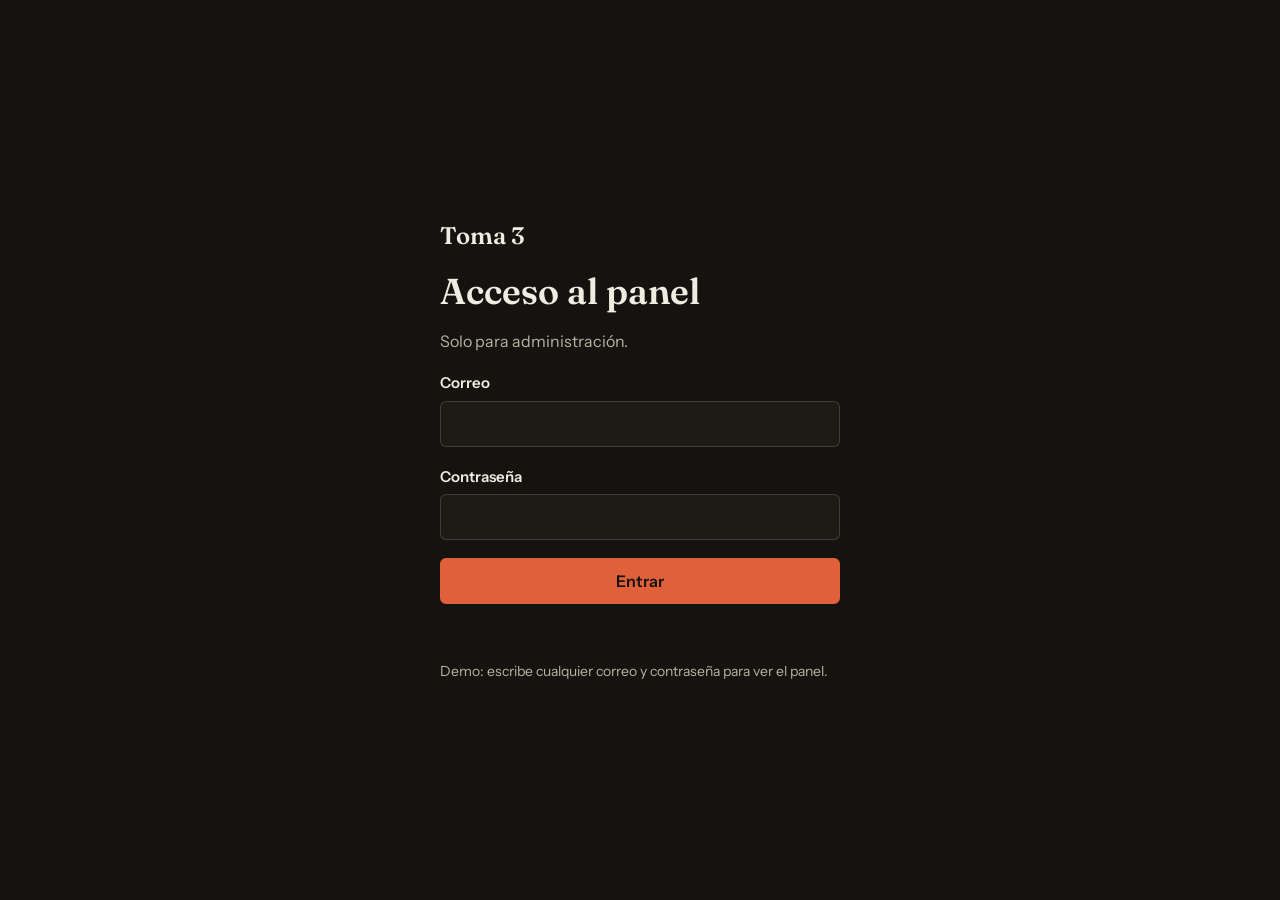
==== admin.html @ 2a07c467 "prototipo oferta toma3" ====
<!doctype html>
<html lang="es">
<head>
  <meta charset="utf-8">
  <meta name="viewport" content="width=device-width, initial-scale=1">
  <title>Panel · Toma 3</title>
  <meta name="robots" content="noindex,nofollow">
  <link rel="preconnect" href="https://fonts.googleapis.com">
  <link rel="preconnect" href="https://fonts.gstatic.com" crossorigin>
  <link href="https://fonts.googleapis.com/css2?family=Fraunces:opsz,wght@9..144,600&family=Instrument+Sans:wght@400;500;600&display=swap" rel="stylesheet">
  <link rel="stylesheet" href="admin.css">
</head>
<body>

  <!-- ===== LOGIN (maqueta: en la versión real lo valida el servidor) ===== -->
  <section class="login" id="login">
    <form class="login__card" id="login-form" novalidate>
      <p class="brand">Toma 3</p>
      <h1>Acceso al panel</h1>
      <p class="muted">Solo para administración.</p>
      <div class="field">
        <label for="l-email">Correo</label>
        <input id="l-email" type="email" autocomplete="username" required>
      </div>
      <div class="field">
        <label for="l-pass">Contraseña</label>
        <input id="l-pass" type="password" autocomplete="current-password" required>
      </div>
      <button class="btn btn--block" type="submit">Entrar</button>
      <p class="form-msg" id="login-msg" role="alert"></p>
      <p class="hint">Demo: escribe cualquier correo y contraseña para ver el panel.</p>
    </form>
  </section>

  <!-- ===== PANEL ===== -->
  <div class="app" id="app" hidden>

    <aside class="side">
      
        <a href="index.html" class="brand">Toma 3 <span>panel</span></a>
      
      <nav class="side__nav" aria-label="Secciones del panel">
        <button data-view="resumen" class="is-active">Resumen</button>
        <button data-view="eventos">Eventos</button>
        <button data-view="carta">Carta</button>
        <button data-view="horarios">Horarios</button>
        <button data-view="contenido">Contenido</button>
        <button data-view="seo">SEO</button>
        <button data-view="medios">Imágenes y marca</button>
        <button data-view="apariencia">Apariencia</button>
        <button data-view="usuarios">Usuarios</button>
      </nav>
      <div class="side__foot">
        <a href="index.html">Ver la web</a>
        <button id="logout" type="button">Cerrar sesión</button>
      </div>
    </aside>

    <main class="main">
      <header class="top">
        <h1 id="view-title">Resumen</h1>
        <span class="badge badge--demo">Datos de ejemplo</span>
      </header>

      <!-- RESUMEN -->
      <section class="view is-active" id="v-resumen">
        <div class="stats">
          <article class="panel stat"><p class="stat__n">3</p><p>Eventos publicados</p></article>
          <article class="panel stat"><p class="stat__n">2</p><p>Clubs de lectura activos</p></article>
          <article class="panel stat"><p class="stat__n">14</p><p>Inscripciones nuevas</p></article>
          <article class="panel stat"><p class="stat__n">Hoy</p><p>Última edición</p></article>
        </div>
        <div class="panel">
          <h2>Qué puedes hacer desde aquí</h2>
          <ul class="list">
            <li><strong>Eventos:</strong> crear, editar y despublicar la agenda.</li>
            <li><strong>Carta y horarios:</strong> precios, disponibilidad, horario semanal y cierres.</li>
            <li><strong>Contenido:</strong> los textos de cada sección de la web.</li>
            <li><strong>SEO, imágenes y marca:</strong> títulos, descripciones, favicon, logo y fotos.</li>
            <li><strong>Apariencia:</strong> colores y tipografías de toda la web.</li>
          </ul>
        </div>
      </section>

      <!-- EVENTOS -->
      <section class="view" id="v-eventos">
        <div class="bar">
          <p class="muted">Lo que publiques aparece en la agenda de la web.</p>
          <button class="btn" type="button" id="toggle-event-form">Nuevo evento</button>
        </div>

        <form class="panel form-grid" id="event-form" data-save hidden>
          <h2>Nuevo evento</h2>
          <div class="field"><label for="e-title">Título</label><input id="e-title" required></div>
          <div class="field">
            <label for="e-type">Tipo</label>
            <select id="e-type">
              <option>Presentación de libro</option><option>Concierto</option><option>Proyección</option><option>Club de lectura</option>
            </select>
          </div>
          <div class="field"><label for="e-date">Fecha</label><input id="e-date" type="date" required></div>
          <div class="field"><label for="e-time">Hora</label><input id="e-time" type="time"></div>
          <div class="field field--full"><label for="e-desc">Descripción</label><textarea id="e-desc" rows="3"></textarea></div>
          <div class="field field--full">
            <label for="e-img">Imagen del evento</label>
            <input id="e-img" class="file" type="file" accept="image/*">
          </div>
          <label class="switch field--full"><input type="checkbox" id="e-pub" checked><span></span>Publicar al guardar</label>
          <div class="actions field--full">
            <button class="btn" type="submit">Guardar evento</button>
            <button class="btn btn--ghost" type="button" id="cancel-event">Cancelar</button>
          </div>
        </form>

        <div class="panel table-wrap">
          <table>
            <thead><tr><th>Título</th><th>Tipo</th><th>Fecha</th><th>Estado</th><th><span class="sr">Acciones</span></th></tr></thead>
            <tbody id="events-body">
              <tr><td>Presentación editorial asturiana</td><td>Presentación de libro</td><td>28/11/2026</td><td><span class="badge badge--ok">Publicado</span></td><td><button class="link del" type="button">Eliminar</button></td></tr>
              <tr><td>Concierto de jueves</td><td>Concierto</td><td>03/12/2026</td><td><span class="badge badge--ok">Publicado</span></td><td><button class="link del" type="button">Eliminar</button></td></tr>
              <tr><td>Ciclo de cine</td><td>Proyección</td><td>10/12/2026</td><td><span class="badge">Borrador</span></td><td><button class="link del" type="button">Eliminar</button></td></tr>
            </tbody>
          </table>
        </div>
      </section>

      <!-- CARTA -->
      <section class="view" id="v-carta">
        <div class="bar"><p class="muted">Categorías, platos y precios. Desmarca “Disponible” para ocultar un producto sin borrarlo.</p></div>

        <div class="panel">
          <h2>Bebidas</h2>
          <ul class="items" id="items-bebidas">
            <li><input aria-label="Nombre" value="Café"><input aria-label="Precio" class="price" value="1,60 €"><label class="switch"><input type="checkbox" checked><span></span>Disponible</label></li>
            <li><input aria-label="Nombre" value="Caña"><input aria-label="Precio" class="price" value="2,20 €"><label class="switch"><input type="checkbox" checked><span></span>Disponible</label></li>
            <li><input aria-label="Nombre" value="Sidra"><input aria-label="Precio" class="price" value="2,50 €"><label class="switch"><input type="checkbox"><span></span>Disponible</label></li>
          </ul>
          <button class="btn btn--ghost" type="button" data-add-item="items-bebidas">Añadir producto</button>
        </div>

        <div class="panel">
          <h2>Para picar</h2>
          <ul class="items" id="items-picar">
            <li><input aria-label="Nombre" value="Tabla de quesos"><input aria-label="Precio" class="price" value="9,00 €"><label class="switch"><input type="checkbox" checked><span></span>Disponible</label></li>
          </ul>
          <button class="btn btn--ghost" type="button" data-add-item="items-picar">Añadir producto</button>
        </div>

        <div class="actions"><button class="btn" type="button" data-save-btn>Guardar carta</button><button class="btn btn--ghost" type="button" data-toast="Categoría añadida (demo)">Nueva categoría</button></div>
      </section>

      <!-- HORARIOS -->
      <section class="view" id="v-horarios">
        <form class="panel" data-save>
          <h2>Horario semanal</h2>
          <ul class="hours" id="hours"></ul>
          <div class="actions"><button class="btn" type="submit">Guardar horario</button></div>
        </form>

        <form class="panel form-grid" data-save>
          <h2>Cierres y días especiales</h2>
          <div class="field"><label for="c-date">Fecha</label><input id="c-date" type="date"></div>
          <div class="field"><label for="c-note">Aviso (aparece en la web)</label><input id="c-note" placeholder="Cerrado por evento privado"></div>
          <div class="actions field--full"><button class="btn btn--ghost" type="submit">Añadir cierre</button></div>
        </form>
      </section>

      <!-- CONTENIDO -->
      <section class="view" id="v-contenido">
        <div class="bar"><p class="muted">Un bloque por sección de la web. Edita el texto y guarda.</p></div>

        <form class="panel form-grid" data-save>
          <h2>Portada</h2>
          <div class="field field--full"><label>Etiqueta superior</label><input value="Gijón / Xixón"></div>
          <div class="field field--full"><label>Título</label><input value="Libros, música y cine en Xixón."></div>
          <div class="field field--full"><label>Texto de apoyo</label><textarea rows="3">Toma 3 es un espacio donde la cultura y el ocio comparten sitio: presentaciones, conciertos, proyecciones y clubs de lectura.</textarea></div>
          <div class="field"><label>Botón principal</label><input value="Apúntate a un club"></div>
          <div class="field"><label>Botón secundario</label><input value="Ver agenda"></div>
          <div class="actions field--full"><button class="btn" type="submit">Guardar portada</button></div>
        </form>

        <form class="panel form-grid" data-save>
          <h2>Agenda</h2>
          <div class="field field--full"><label>Título de la sección</label><input value="Lo que pasa en Toma 3"></div>
          <div class="field field--full"><label>Mostrar</label>
            <select><option>Próximos eventos (automático desde “Eventos”)</option><option>Solo tipos de actividad (texto fijo)</option></select>
          </div>
          <div class="actions field--full"><button class="btn" type="submit">Guardar agenda</button></div>
        </form>

        <form class="panel form-grid" data-save>
          <h2>Clubs de lectura</h2>
          <div class="field field--full"><label>Título de la sección</label><input value="Lee con otras personas"></div>
          <div class="field"><label>Libro 1</label><input value="Temporada de huracanes"></div>
          <div class="field"><label>Autor/a</label><input value="Fernanda Melchor"></div>
          <div class="field"><label>Libro 2</label><input value="Ustedes brillan en lo oscuro"></div>
          <div class="field"><label>Autor/a</label><input value="Liliana Colanzi"></div>
          <div class="field field--full"><label>Correo que recibe las inscripciones</label><input type="email" value="toma3.xixon@gmail.com"></div>
          <div class="actions field--full"><button class="btn" type="submit">Guardar clubs</button></div>
        </form>

        <form class="panel form-grid" data-save>
          <h2>Contacto y pie</h2>
          <div class="field"><label>Correo</label><input type="email" value="toma3.xixon@gmail.com"></div>
          <div class="field"><label>Instagram</label><input value="@toma3_xixon"></div>
          <div class="field field--full"><label>Dirección (opcional)</label><input></div>
          <div class="field field--full"><label>Teléfono (opcional)</label><input type="tel"></div>
          <div class="actions field--full"><button class="btn" type="submit">Guardar contacto</button></div>
        </form>
      </section>

      <!-- SEO -->
      <section class="view" id="v-seo">
        <form class="panel form-grid" data-save>
          <h2>Posicionamiento (SEO)</h2>
          <div class="field field--full">
            <label for="seo-title">Título de la página <span class="count" id="c-title"></span></label>
            <input id="seo-title" value="Toma 3 · Cultura y ocio en Gijón">
          </div>
          <div class="field field--full">
            <label for="seo-desc">Meta descripción <span class="count" id="c-desc"></span></label>
            <textarea id="seo-desc" rows="3">Presentaciones de libros, conciertos, proyecciones y clubs de lectura en Gijón/Xixón.</textarea>
          </div>
          <div class="field"><label for="seo-slug">URL de la página</label><input id="seo-slug" value="/"></div>
          <div class="field"><label for="seo-kw">Palabras clave (opcional)</label><input id="seo-kw" placeholder="bar cultural Gijón, club de lectura Gijón"></div>
          <div class="field field--full"><label for="seo-og">Imagen al compartir (Open Graph)</label><input id="seo-og" class="file" type="file" accept="image/*"></div>
          <label class="switch field--full"><input type="checkbox" id="seo-index" checked><span></span>Permitir que Google indexe la web</label>

          <div class="field--full">
            <p class="label">Así se vería en Google</p>
            <div class="serp" aria-live="polite">
              <p class="serp__url" id="p-url">toma3.es</p>
              <p class="serp__title" id="p-title"></p>
              <p class="serp__desc" id="p-desc"></p>
            </div>
          </div>
          <div class="actions field--full"><button class="btn" type="submit">Guardar SEO</button></div>
        </form>
      </section>

      <!-- IMÁGENES Y MARCA -->
      <section class="view" id="v-medios">
        <form class="panel form-grid" data-save>
          <h2>Marca</h2>
          <div class="field">
            <label for="m-fav">Favicon (PNG o SVG, cuadrado)</label>
            <input id="m-fav" class="file" type="file" accept="image/png,image/svg+xml,image/x-icon" data-preview="prev-fav">
            <img id="prev-fav" class="prev prev--sm" alt="" hidden>
          </div>
          <div class="field">
            <label for="m-logo">Logo</label>
            <input id="m-logo" class="file" type="file" accept="image/*" data-preview="prev-logo">
            <img id="prev-logo" class="prev prev--sm" alt="" hidden>
          </div>
          <div class="field field--full">
            <label for="m-hero">Foto de portada</label>
            <input id="m-hero" class="file" type="file" accept="image/*" data-preview="prev-hero">
            <img id="prev-hero" class="prev" alt="" hidden>
          </div>
          <div class="field field--full"><label for="m-alt">Texto alternativo de la portada (accesibilidad y SEO)</label><input id="m-alt" placeholder="Describe lo que se ve en la foto"></div>
          <div class="actions field--full"><button class="btn" type="submit">Guardar marca</button></div>
        </form>

        <div class="panel">
          <h2>Galería</h2>
          <p class="muted">Sube las fotos del local y de los eventos. Cada una lleva su texto alternativo.</p>
          <div class="gallery" id="gallery">
            <label class="drop">+ Añadir imagen<input class="file" id="g-add" type="file" accept="image/*" multiple hidden></label>
          </div>
        </div>
      </section>

      <!-- APARIENCIA -->
      <section class="view" id="v-apariencia">
        <form class="panel form-grid" data-save>
          <h2>Colores y tipografía</h2>
          <div class="field"><label for="a-bg">Fondo oscuro</label><input id="a-bg" type="color" value="#14130f"></div>
          <div class="field"><label for="a-paper">Fondo claro</label><input id="a-paper" type="color" value="#f1ece2"></div>
          <div class="field"><label for="a-accent">Color de acento</label><input id="a-accent" type="color" value="#e0603a"></div>
          <div class="field">
            <label for="a-font">Tipografía de títulos</label>
            <select id="a-font">
              <option value="Fraunces, Georgia, serif">Fraunces</option>
              <option value="Georgia, serif">Georgia</option>
              <option value="system-ui, sans-serif">Sistema (sans-serif)</option>
            </select>
          </div>
          <div class="field--full">
            <p class="label">Vista previa</p>
            <div class="swatch" id="swatch">
              <div class="swatch__dark" id="sw-dark"><p id="sw-title">Libros, música y cine</p><span class="swatch__btn" id="sw-btn">Apúntate</span></div>
              <div class="swatch__light" id="sw-light"><p>Lo que pasa en Toma 3</p></div>
            </div>
          </div>
          <div class="actions field--full"><button class="btn" type="submit">Guardar apariencia</button></div>
        </form>
      </section>

      <!-- USUARIOS -->
      <section class="view" id="v-usuarios">
        <div class="panel table-wrap">
          <h2>Quién puede entrar</h2>
          <table>
            <thead><tr><th>Correo</th><th>Rol</th><th>Último acceso</th></tr></thead>
            <tbody>
              <tr><td>toma3.xixon@gmail.com</td><td><span class="badge badge--ok">Administrador</span></td><td>Hoy</td></tr>
            </tbody>
          </table>
        </div>
        <div class="panel">
          <h2>Seguridad</h2>
          <label class="switch"><input type="checkbox" checked><span></span>Verificación en dos pasos</label>
          <label class="switch"><input type="checkbox" checked><span></span>Bloquear tras 5 intentos fallidos</label>
          <p class="muted">En la versión real, el acceso lo comprueba el servidor en cada petición. Esta maqueta solo muestra cómo se vería.</p>
        </div>
      </section>

    </main>
  </div>

  <div class="toast" id="toast" role="status" aria-live="polite"></div>
  <script src="admin.js"></script>
</body>
</html>
---- admin.css ----
/* ==========================================================
   Panel de administración · mobile-first
   Mismos tokens que style.css de la web
   ========================================================== */

:root {
  --bg: #14130f;
  --bg-2: #1d1b16;
  --paper: #f1ece2;
  --panel: #fbf9f4;
  --ink: #14130f;
  --ink-soft: #4a463d;
  --text: #f1ece2;
  --muted: #b9b2a3;
  --accent: #e0603a;
  --ok: #2f7d4f;
  --line: rgba(241, 236, 226, 0.16);
  --line-ink: rgba(20, 19, 15, 0.16);
  --font-display: "Fraunces", Georgia, serif;
  --font-body:
    "Instrument Sans", system-ui, -apple-system, "Segoe UI", sans-serif;
  --radius: 6px;
  --side-w: 260px;
}

*,
*::before,
*::after {
  box-sizing: border-box;
}
[hidden] {
  display: none !important;
}

body {
  margin: 0;
  background: var(--paper);
  color: var(--ink);
  font-family: var(--font-body);
  font-size: 1rem;
  line-height: 1.55;
  -webkit-font-smoothing: antialiased;
}
h1,
h2 {
  font-family: var(--font-display);
  font-weight: 600;
  line-height: 1.1;
  margin: 0;
}
h1 {
  font-size: clamp(1.6rem, 5vw, 2.25rem);
}
h2 {
  font-size: 1.375rem;
  margin-bottom: 1rem;
}
p {
  margin: 0;
}
a {
  color: inherit;
}
:focus-visible {
  outline: 3px solid var(--accent);
  outline-offset: 2px;
}
.muted {
  color: var(--ink-soft);
}
.sr {
  position: absolute;
  width: 1px;
  height: 1px;
  overflow: hidden;
  clip: rect(0 0 0 0);
  white-space: nowrap;
}

.brand {
  font-family: var(--font-display);
  font-weight: 600;
  font-size: 1.5rem;
  text-decoration: none;
}
.brand span {
  font-family: var(--font-body);
  font-size: 0.8125rem;
  font-weight: 600;
  letter-spacing: 0.12em;
  text-transform: uppercase;
  color: var(--accent);
  margin-left: 0.25rem;
}

/* ---------- Botones ---------- */
.btn {
  display: inline-flex;
  align-items: center;
  justify-content: center;
  min-height: 46px;
  padding: 0 1.25rem;
  border: 2px solid var(--accent);
  border-radius: var(--radius);
  background: var(--accent);
  color: var(--ink);
  font: 600 1rem var(--font-body);
  text-decoration: none;
  cursor: pointer;
  transition: transform 0.2s ease;
}
.btn:hover {
  transform: translateY(-2px);
}
.btn:active {
  transform: none;
}
.btn--ghost {
  background: transparent;
  color: inherit;
  border-color: var(--line-ink);
}
.btn--ghost:hover {
  border-color: var(--ink);
}
.btn--block {
  width: 100%;
}
.link {
  background: none;
  border: 0;
  padding: 0;
  font: inherit;
  color: var(--accent);
  text-decoration: underline;
  cursor: pointer;
}
.actions {
  display: flex;
  flex-wrap: wrap;
  gap: 0.75rem;
  margin-top: 0.5rem;
}

/* ---------- Formularios ---------- */
.field {
  display: grid;
  gap: 0.4rem;
  align-content: start;
}
.field label,
.label {
  font-size: 0.9375rem;
  font-weight: 600;
}
.label {
  margin-bottom: 0.5rem;
}
input,
select,
textarea {
  width: 100%;
  min-height: 46px;
  padding: 0.6rem 0.9rem;
  background: #fff;
  color: var(--ink);
  border: 1px solid var(--line-ink);
  border-radius: var(--radius);
  font: 400 1rem var(--font-body);
}
textarea {
  resize: vertical;
}
input:focus,
select:focus,
textarea:focus {
  border-color: var(--accent);
}
input[type="color"] {
  padding: 4px;
  height: 46px;
  cursor: pointer;
}
input[type="file"] {
  padding: 0.5rem 0.75rem;
}
.form-grid {
  display: grid;
  gap: 1.1rem;
}
.form-grid > h2 {
  margin-bottom: 0;
}
.count {
  font-weight: 400;
  color: var(--ink-soft);
  margin-left: 0.5rem;
}
.count.is-over {
  color: var(--accent);
  font-weight: 600;
}
.form-msg {
  min-height: 1.4rem;
  color: var(--accent);
  font-size: 0.9375rem;
}
.hint {
  font-size: 0.875rem;
  color: var(--muted);
}

/* Interruptor */
.switch {
  display: inline-flex;
  align-items: center;
  gap: 0.6rem;
  cursor: pointer;
  font-weight: 500;
  min-height: 40px;
}
.switch input {
  position: absolute;
  opacity: 0;
  width: 1px;
  height: 1px;
}
.switch span {
  position: relative;
  width: 44px;
  height: 26px;
  border-radius: 13px;
  background: #c9c2b3;
  flex: none;
  transition: background-color 0.2s ease;
}
.switch span::after {
  content: "";
  position: absolute;
  top: 3px;
  left: 3px;
  width: 20px;
  height: 20px;
  border-radius: 50%;
  background: #fff;
  transition: transform 0.2s ease;
}
.switch input:checked + span {
  background: var(--ok);
}
.switch input:checked + span::after {
  transform: translateX(18px);
}
.switch input:focus-visible + span {
  outline: 3px solid var(--accent);
  outline-offset: 2px;
}

/* ---------- Login ---------- */
.login {
  min-height: 100svh;
  display: grid;
  place-items: center;
  padding: 1.25rem;
  background: var(--bg);
  color: var(--text);
}
.login__card {
  width: 100%;
  max-width: 400px;
  display: grid;
  gap: 1.1rem;
}
.login__card .muted {
  color: var(--muted);
}
.login__card input {
  background: var(--bg-2);
  color: var(--text);
  border-color: var(--line);
}
.login__card .btn--block {
  width: 100%;
}

/* ---------- Estructura del panel (móvil: barra superior) ---------- */
.app {
  min-height: 100svh;
}
.side {
  background: var(--bg);
  color: var(--text);
  padding: 1rem 1.25rem 0;
  position: sticky;
  top: 0;
  z-index: 5;
}
.side .brand {
  margin-bottom: 0.5rem;
}
.side__nav {
  display: flex;
  gap: 0.25rem;
  overflow-x: auto;
  padding-bottom: 0.75rem;
  scrollbar-width: thin;
}
.side__nav button,
.side__foot button,
.side__foot a {
  flex: none;
  background: none;
  border: 0;
  color: var(--muted);
  font: 500 0.9375rem var(--font-body);
  padding: 0.55rem 0.8rem;
  border-radius: var(--radius);
  text-align: left;
  text-decoration: none;
  cursor: pointer;
  white-space: nowrap;
}
.side__nav button:hover,
.side__foot button:hover,
.side__foot a:hover {
  color: var(--text);
}
.side__nav button.is-active {
  background: var(--bg-2);
  color: var(--text);
  box-shadow: inset 3px 0 0 var(--accent);
}
.side__foot {
  display: none;
}

.main {
  padding: 1.25rem;
  max-width: 1000px;
}
.top {
  display: flex;
  flex-wrap: wrap;
  align-items: center;
  justify-content: space-between;
  gap: 0.75rem;
  margin-bottom: 1.5rem;
}

.view {
  display: none;
  gap: 1.25rem;
}
.view.is-active {
  display: grid;
}

.panel {
  background: var(--panel);
  border: 1px solid var(--line-ink);
  border-radius: 10px;
  padding: 1.25rem;
}
.bar {
  display: flex;
  flex-wrap: wrap;
  align-items: center;
  justify-content: space-between;
  gap: 1rem;
}

.badge {
  display: inline-block;
  padding: 0.15rem 0.6rem;
  border-radius: 99px;
  font-size: 0.8125rem;
  font-weight: 600;
  background: #e4ddcf;
  color: var(--ink-soft);
}
.badge--ok {
  background: #d8ecdf;
  color: #1f5a37;
}
.badge--demo {
  background: var(--ink);
  color: var(--paper);
}

/* Resumen */
.stats {
  display: grid;
  grid-template-columns: 1fr 1fr;
  gap: 1rem;
}
.stat__n {
  font-family: var(--font-display);
  font-weight: 600;
  font-size: 2.25rem;
  line-height: 1;
  margin-bottom: 0.35rem;
}
.list {
  margin: 0;
  padding-left: 1.1rem;
  display: grid;
  gap: 0.5rem;
}

/* Tabla */
.table-wrap {
  overflow-x: auto;
}
table {
  width: 100%;
  border-collapse: collapse;
  min-width: 560px;
}
th,
td {
  text-align: left;
  padding: 0.8rem 0.6rem;
  border-bottom: 1px solid var(--line-ink);
  vertical-align: middle;
}
th {
  font-size: 0.8125rem;
  text-transform: uppercase;
  letter-spacing: 0.08em;
  color: var(--ink-soft);
}

/* Carta */
.items {
  list-style: none;
  margin: 0 0 1rem;
  padding: 0;
  display: grid;
  gap: 0.6rem;
}
.items li {
  display: grid;
  grid-template-columns: 1fr 100px;
  gap: 0.6rem;
  align-items: center;
}
.items li .switch {
  grid-column: 1 / -1;
}

/* Horarios */
.hours {
  list-style: none;
  margin: 0 0 1rem;
  padding: 0;
  display: grid;
  gap: 0.75rem;
}
.hours li {
  display: grid;
  grid-template-columns: 1fr 1fr;
  gap: 0.5rem;
  align-items: center;
  padding-bottom: 0.75rem;
  border-bottom: 1px solid var(--line-ink);
}
.hours strong {
  grid-column: 1 / -1;
}
.hours li .switch {
  grid-column: 1 / -1;
}
.hours input:disabled {
  opacity: 0.4;
}

/* SEO */
.serp {
  background: #fff;
  border: 1px solid var(--line-ink);
  border-radius: var(--radius);
  padding: 1rem;
  max-width: 40rem;
}
.serp__url {
  font-size: 0.8125rem;
  color: #3c6b4c;
}
.serp__title {
  font-size: 1.25rem;
  color: #1a4fa0;
  line-height: 1.3;
  margin: 0.15rem 0;
  word-break: break-word;
}
.serp__desc {
  font-size: 0.9375rem;
  color: var(--ink-soft);
  word-break: break-word;
}

/* Imágenes */
.prev {
  display: block;
  max-width: 100%;
  max-height: 220px;
  border-radius: var(--radius);
  border: 1px solid var(--line-ink);
  margin-top: 0.5rem;
  object-fit: cover;
}
.prev--sm {
  width: 72px;
  height: 72px;
  max-height: 72px;
}
.gallery {
  display: grid;
  grid-template-columns: repeat(2, 1fr);
  gap: 0.75rem;
  margin-top: 1rem;
}
.gallery figure {
  margin: 0;
  display: grid;
  gap: 0.4rem;
}
.gallery img {
  width: 100%;
  aspect-ratio: 4 / 3;
  object-fit: cover;
  border-radius: var(--radius);
  border: 1px solid var(--line-ink);
}
.gallery input {
  min-height: 38px;
  font-size: 0.875rem;
}
.drop {
  display: grid;
  place-items: center;
  min-height: 120px;
  border: 2px dashed var(--line-ink);
  border-radius: var(--radius);
  font-weight: 600;
  color: var(--ink-soft);
  cursor: pointer;
}
.drop:hover {
  border-color: var(--accent);
  color: var(--ink);
}

/* Apariencia */
.swatch {
  display: grid;
  border-radius: var(--radius);
  overflow: hidden;
  border: 1px solid var(--line-ink);
}
.swatch__dark {
  background: #14130f;
  color: #f1ece2;
  padding: 1.5rem;
  display: grid;
  gap: 1rem;
  justify-items: start;
}
.swatch__dark p {
  font-family: var(--font-display);
  font-size: 1.75rem;
  font-weight: 600;
  line-height: 1.1;
}
.swatch__btn {
  background: #e0603a;
  color: #14130f;
  font-weight: 600;
  padding: 0.55rem 1rem;
  border-radius: var(--radius);
}
.swatch__light {
  background: #f1ece2;
  color: #14130f;
  padding: 1.25rem 1.5rem;
  font-family: var(--font-display);
  font-size: 1.25rem;
  font-weight: 600;
}

/* Aviso */
.toast {
  position: fixed;
  left: 50%;
  bottom: 1.25rem;
  transform: translate(-50%, 20px);
  background: var(--ink);
  color: var(--paper);
  padding: 0.75rem 1.25rem;
  border-radius: var(--radius);
  opacity: 0;
  pointer-events: none;
  transition:
    opacity 0.25s ease,
    transform 0.25s ease;
  z-index: 20;
  max-width: 90vw;
}
.toast.is-on {
  opacity: 1;
  transform: translate(-50%, 0);
}

/* ==========================================================
   ≥ 768px
   ========================================================== */
@media (min-width: 768px) {
  .main {
    padding: 2rem;
  }
  .stats {
    grid-template-columns: repeat(4, 1fr);
  }
  .form-grid {
    grid-template-columns: 1fr 1fr;
  }
  .form-grid > h2,
  .field--full {
    grid-column: 1 / -1;
  }
  .items li {
    grid-template-columns: 1fr 120px auto;
  }
  .items li .switch {
    grid-column: auto;
  }
  .hours li {
    grid-template-columns: 140px auto 1fr 1fr;
  }
  .hours strong,
  .hours li .switch {
    grid-column: auto;
  }
  .gallery {
    grid-template-columns: repeat(3, 1fr);
  }
  .swatch {
    grid-template-columns: 1.4fr 1fr;
  }
}

/* ==========================================================
   ≥ 1024px · barra lateral fija
   ========================================================== */
@media (min-width: 1024px) {
  .app {
    display: grid;
    grid-template-columns: var(--side-w) 1fr;
  }
  .side {
    position: sticky;
    top: 0;
    height: 100svh;
    display: flex;
    flex-direction: column;
    padding: 1.5rem 1rem;
  }
  .side .brand {
    padding-inline: 0.8rem;
    margin-bottom: 1.5rem;
  }
  .side__nav {
    flex-direction: column;
    overflow: visible;
    padding: 0;
  }
  .side__nav button {
    width: 100%;
  }
  .side__foot {
    display: grid;
    margin-top: auto;
    border-top: 1px solid var(--line);
    padding-top: 1rem;
  }
  .gallery {
    grid-template-columns: repeat(4, 1fr);
  }
}

@media (prefers-reduced-motion: reduce) {
  .btn,
  .switch span,
  .switch span::after,
  .toast {
    transition: none;
  }
}
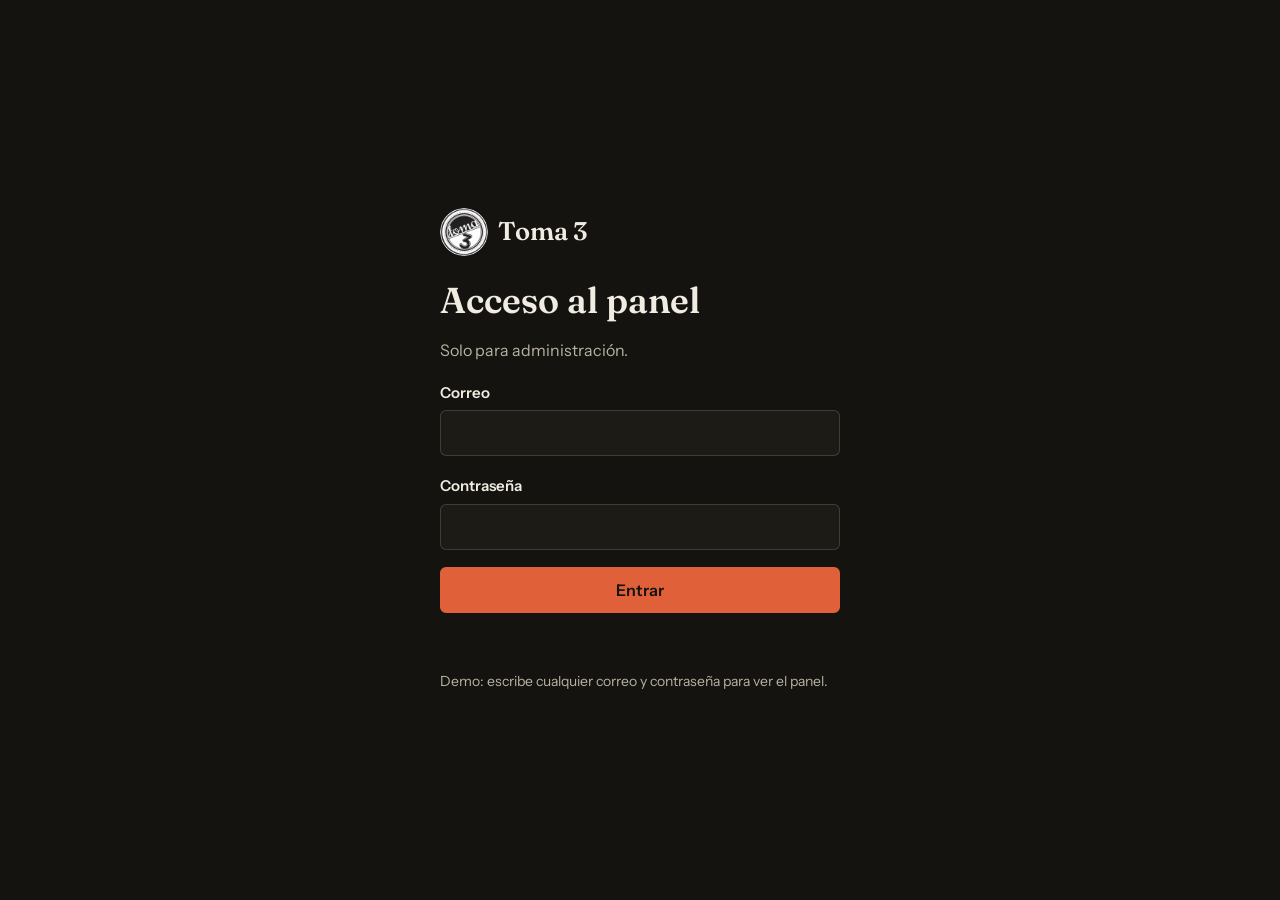
==== commit 42311134: "Refactor code structure for improved readability and maintainability" ====
--- a/admin.html
+++ b/admin.html
@@ -5,6 +5,7 @@
   <meta name="viewport" content="width=device-width, initial-scale=1">
   <title>Panel · Toma 3</title>
   <meta name="robots" content="noindex,nofollow">
+  <link rel="icon" type="image/jpeg" href="img/logo_toma3.png">
   <link rel="preconnect" href="https://fonts.googleapis.com">
   <link rel="preconnect" href="https://fonts.gstatic.com" crossorigin>
   <link href="https://fonts.googleapis.com/css2?family=Fraunces:opsz,wght@9..144,600&family=Instrument+Sans:wght@400;500;600&display=swap" rel="stylesheet">
@@ -15,7 +16,10 @@
   <!-- ===== LOGIN (maqueta: en la versión real lo valida el servidor) ===== -->
   <section class="login" id="login">
     <form class="login__card" id="login-form" novalidate>
-      <p class="brand">Toma 3</p>
+      <div class="brand brand--login">
+        <img class="brand__logo-img" src="img/logo_toma3.png" alt="" width="48" height="48">
+        <span>Toma 3</span>
+      </div>
       <h1>Acceso al panel</h1>
       <p class="muted">Solo para administración.</p>
       <div class="field">
@@ -37,7 +41,10 @@
 
     <aside class="side">
       
-        <a href="index.html" class="brand">Toma 3 <span>panel</span></a>
+        <a href="index.html" class="brand">
+          <img class="brand__logo-img" src="img/logo_toma3.png" alt="" width="32" height="32">
+          <span>Toma 3 <small>panel</small></span>
+        </a>
       
       <nav class="side__nav" aria-label="Secciones del panel">
         <button data-view="resumen" class="is-active">Resumen</button>
@@ -250,7 +257,7 @@
           <div class="field">
             <label for="m-logo">Logo</label>
             <input id="m-logo" class="file" type="file" accept="image/*" data-preview="prev-logo">
-            <img id="prev-logo" class="prev prev--sm" alt="" hidden>
+            <img id="prev-logo" class="prev prev--sm" src="img/logo_toma3.png" alt="Logo de Toma 3">
           </div>
           <div class="field field--full">
             <label for="m-hero">Foto de portada</label>
--- a/admin.css
+++ b/admin.css
@@ -78,12 +78,24 @@
 }
 
 .brand {
+  display: inline-flex;
+  align-items: center;
+  gap: 0.65rem;
   font-family: var(--font-display);
   font-weight: 600;
-  font-size: 1.5rem;
+  font-size: 1.4rem;
   text-decoration: none;
 }
-.brand span {
+.brand--login {
+  font-size: 1.6rem;
+  margin-bottom: 0.5rem;
+}
+.brand__logo-img {
+  border-radius: 50%;
+  object-fit: cover;
+  flex: none;
+}
+.brand small {
   font-family: var(--font-body);
   font-size: 0.8125rem;
   font-weight: 600;
@@ -91,6 +103,10 @@
   text-transform: uppercase;
   color: var(--accent);
   margin-left: 0.25rem;
+}
+.brand span {
+  display: inline-flex;
+  align-items: baseline;
 }
 
 /* ---------- Botones ---------- */
